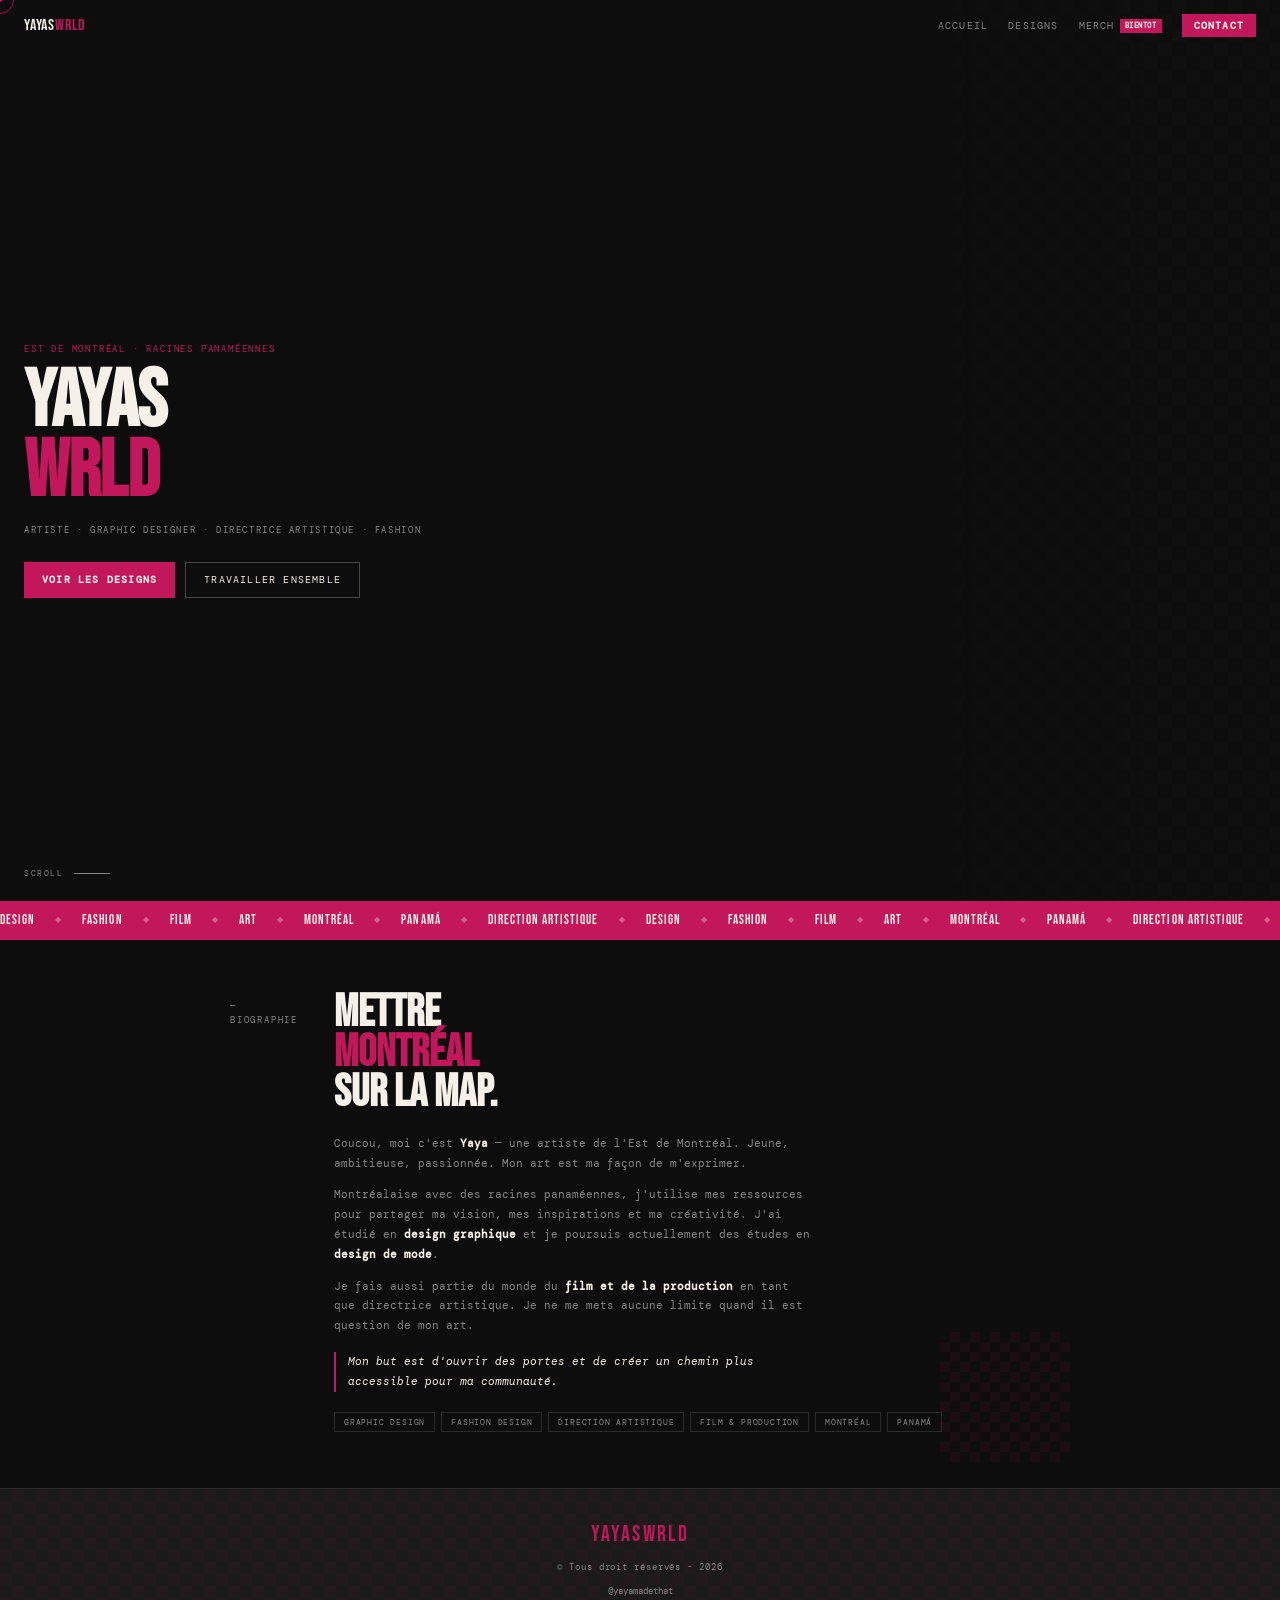
==== yayaSite/frontend/index.html @ 32bae006 "Initial commit - Beta site" ====
<!DOCTYPE html>
<html lang="fr">
<head>
  <meta charset="UTF-8"/>
  <meta name="viewport" content="width=device-width, initial-scale=1.0"/>
  <title>YayasWrld — Artiste · Designer · Directrice Artistique</title>
  <link rel="preconnect" href="https://fonts.googleapis.com">
  <link href="https://fonts.googleapis.com/css2?family=Bebas+Neue&family=DM+Mono:ital,wght@0,300;0,400;1,300&family=Archivo+Black&display=swap" rel="stylesheet">
  <link rel="stylesheet" href="style.css">
</head>
<body>

  <div class="cursor" id="cursor"></div>
  <div class="cursor-dot" id="cursorDot"></div>

  <nav class="navbar" id="navbar">
    <a href="index.html" class="nav-logo">YAYAS<span>WRLD</span></a>
    <button class="nav-toggle" id="navToggle" aria-label="Menu">
      <span></span><span></span><span></span>
    </button>
    <ul class="nav-links" id="navLinks">
      <li><a href="index.html" class="nav-link active">Accueil</a></li>
      <li><a href="designs.html" class="nav-link">Designs</a></li>
      <li><a href="merch.html" class="nav-link nav-merch">Merch <span class="badge">Bientôt</span></a></li>
      <li><a href="contact.html" class="nav-link nav-cta">Contact</a></li>
    </ul>
  </nav>

  <!-- HERO -->
  <section class="hero" id="accueil">
    <div class="hero-checker" aria-hidden="true"></div>
    <div class="hero-content">
      <p class="hero-eyebrow reveal">Est de Montréal · Racines Panaméennes</p>
      <h1 class="hero-title reveal delay-1">
        <span class="title-line">YAYAS</span>
        <span class="title-line accent">WRLD</span>
      </h1>
      <p class="hero-sub reveal delay-2">Artiste · Graphic Designer · Directrice Artistique · Fashion</p>
      <div class="hero-actions reveal delay-3">
        <a href="designs.html" class="btn btn-primary">Voir les designs</a>
        <a href="contact.html" class="btn btn-ghost">Travailler ensemble</a>
      </div>
    </div>
    <div class="hero-scroll" aria-hidden="true">
      <span>SCROLL</span>
      <div class="scroll-line"></div>
    </div>
  </section>

  <!-- MARQUEE -->
  <div class="marquee-strip" aria-hidden="true">
    <div class="marquee-track">
      <span>DESIGN</span><span class="dot">◆</span>
      <span>FASHION</span><span class="dot">◆</span>
      <span>FILM</span><span class="dot">◆</span>
      <span>ART</span><span class="dot">◆</span>
      <span>MONTRÉAL</span><span class="dot">◆</span>
      <span>PANAMÁ</span><span class="dot">◆</span>
      <span>DIRECTION ARTISTIQUE</span><span class="dot">◆</span>
      <span>DESIGN</span><span class="dot">◆</span>
      <span>FASHION</span><span class="dot">◆</span>
      <span>FILM</span><span class="dot">◆</span>
      <span>ART</span><span class="dot">◆</span>
      <span>MONTRÉAL</span><span class="dot">◆</span>
      <span>PANAMÁ</span><span class="dot">◆</span>
      <span>DIRECTION ARTISTIQUE</span><span class="dot">◆</span>
    </div>
  </div>

  <!-- BIOGRAPHIE -->
  <section class="bio-section" id="biographie">
    <div class="bio-grid">
      <div class="bio-label-col">
        <span class="section-label">— Biographie</span>
      </div>
      <div class="bio-content reveal">
        <h2 class="bio-title">Mettre<br><em>Montréal</em><br>sur la map.</h2>
        <div class="bio-text">
          <p>Coucou, moi c'est <strong>Yaya</strong> — une artiste de l'Est de Montréal. Jeune, ambitieuse, passionnée. Mon art est ma façon de m'exprimer.</p>
          <p>Montréalaise avec des racines panaméennes, j'utilise mes ressources pour partager ma vision, mes inspirations et ma créativité. J'ai étudié en <strong>design graphique</strong> et je poursuis actuellement des études en <strong>design de mode</strong>.</p>
          <p>Je fais aussi partie du monde du <strong>film et de la production</strong> en tant que directrice artistique. Je ne me mets aucune limite quand il est question de mon art.</p>
          <p class="bio-mission">Mon but est d'ouvrir des portes et de créer un chemin plus accessible pour ma communauté.</p>
        </div>
        <div class="bio-tags">
          <span class="tag">Graphic Design</span>
          <span class="tag">Fashion Design</span>
          <span class="tag">Direction Artistique</span>
          <span class="tag">Film & Production</span>
          <span class="tag">Montréal</span>
          <span class="tag">Panamá</span>
        </div>
      </div>
      <div class="bio-checker-deco" aria-hidden="true"></div>
    </div>
  </section>

  <footer class="footer">
    <div class="footer-checker" aria-hidden="true"></div>
    <div class="footer-content">
      <span class="footer-logo">YAYASWRLD</span>
      <p class="footer-copy">© Tous droit réservés - 2026</p>
      <a href="https://instagram.com/yayamadethat" target="_blank" class="footer-ig">@yayamadethat</a>
    </div>
  </footer>

  <script src="app.js"></script>
</body>
</html>
---- yayaSite/frontend/style.css ----
/* =============================================
   YAYASWRLD — CSS · Multi-page
   Palette : Noir #0D0D0D · Rose #C2185B · Blanc #F5F0E8
   ============================================= */

:root {
  --black:      #0D0D0D;
  --pink:       #C2185B;
  --pink-light: #E91E8C;
  --white:      #F5F0E8;
  --grey:       #1A1A1A;
  --grey2:      #2A2A2A;
  --text-muted: #888;
  --font-display: 'Bebas Neue', sans-serif;
  --font-head:    'Archivo Black', sans-serif;
  --font-body:    'DM Mono', monospace;
  --nav-h: 52px;
  --ease: cubic-bezier(0.16, 1, 0.3, 1);
}

*, *::before, *::after { box-sizing: border-box; margin: 0; padding: 0; }
html { scroll-behavior: smooth; }
body {
  background: var(--black); color: var(--white);
  font-family: var(--font-body); font-size: 12px;
  line-height: 1.6; overflow-x: hidden; cursor: none;
}
a { text-decoration: none; color: inherit; }
img { max-width: 100%; display: block; }

/* ---- CURSOR ---- */
.cursor {
  width: 28px; height: 28px;
  border: 1px solid var(--pink); border-radius: 50%;
  position: fixed; top: 0; left: 0; pointer-events: none;
  z-index: 9999; transform: translate(-50%,-50%);
  transition: transform 0.15s var(--ease); mix-blend-mode: difference;
}
.cursor-dot {
  width: 4px; height: 4px; background: var(--pink);
  border-radius: 50%; position: fixed; top: 0; left: 0;
  pointer-events: none; z-index: 9999; transform: translate(-50%,-50%);
}
::-webkit-scrollbar { width: 3px; }
::-webkit-scrollbar-track { background: var(--black); }
::-webkit-scrollbar-thumb { background: var(--pink); }

/* ---- NAVBAR ---- */
.navbar {
  position: fixed; top: 0; left: 0; right: 0;
  height: var(--nav-h);
  display: flex; align-items: center; justify-content: space-between;
  padding: 0 24px; z-index: 100;
  transition: background 0.4s, border-bottom 0.4s;
}
.navbar.scrolled {
  background: rgba(13,13,13,0.97);
  border-bottom: 1px solid var(--grey2);
  backdrop-filter: blur(10px);
}
.nav-logo {
  font-family: var(--font-display); font-size: 16px;
  letter-spacing: 0.05em; color: var(--white);
}
.nav-logo span { color: var(--pink); }
.nav-links { display: flex; gap: 20px; list-style: none; align-items: center; }
.nav-link {
  font-size: 10px; letter-spacing: 0.12em; text-transform: uppercase;
  color: var(--text-muted); transition: color 0.2s; position: relative;
}
.nav-link::after {
  content: ''; position: absolute; bottom: -3px; left: 0;
  width: 0; height: 1px; background: var(--pink);
  transition: width 0.3s var(--ease);
}
.nav-link:hover, .nav-link.active { color: var(--white); }
.nav-link:hover::after, .nav-link.active::after { width: 100%; }
.nav-merch { display: flex; align-items: center; gap: 5px; }
.badge {
  background: var(--pink); color: var(--white);
  font-size: 7px; padding: 1px 5px; font-weight: 700;
  letter-spacing: 0.08em; text-transform: uppercase;
}
.nav-cta {
  background: var(--pink); color: var(--white) !important;
  padding: 5px 12px; font-weight: 700;
  transition: background 0.2s !important;
}
.nav-cta::after { display: none; }
.nav-cta:hover { background: var(--pink-light); }
.nav-toggle { display: none; }

/* ---- BUTTONS ---- */
.btn {
  display: inline-flex; align-items: center; gap: 6px;
  padding: 9px 18px; font-family: var(--font-body);
  font-size: 10px; letter-spacing: 0.12em; text-transform: uppercase;
  transition: all 0.2s var(--ease); cursor: none;
}
.btn-primary { background: var(--pink); color: var(--white); font-weight: 700; }
.btn-primary:hover { background: var(--pink-light); transform: translateY(-1px); }
.btn-ghost { border: 1px solid rgba(245,240,232,0.25); color: var(--white); }
.btn-ghost:hover { border-color: var(--pink); color: var(--pink); }
.btn-pink { background: var(--pink); color: var(--white); font-weight: 700; }
.btn-pink:hover { background: var(--pink-light); }
.full-width { width: 100%; justify-content: center; }

/* ---- PAGE MAIN (pages internes) ---- */
.page-main {
  padding: calc(var(--nav-h) + 32px) 24px 56px;
  max-width: 1000px; margin: 0 auto;
  min-height: calc(100vh - 120px);
}
.merch-page {
  max-width: 100%;
  padding: calc(var(--nav-h) + 32px) 24px 56px;
}
.page-header {
  margin-bottom: 32px;
  border-bottom: 1px solid var(--grey2);
  padding-bottom: 14px;
}
.page-header .section-label { margin-bottom: 6px; display: block; }

/* ---- SECTION LABELS & TITLES ---- */
.section-label {
  font-size: 9px; letter-spacing: 0.2em; text-transform: uppercase;
  color: var(--text-muted); display: inline-block;
}
.section-label.vertical {
  writing-mode: vertical-rl; transform: rotate(180deg);
}
.section-label.light { color: rgba(255,255,255,0.6); }
.section-title {
  font-family: var(--font-display);
  font-size: clamp(24px, 3vw, 40px);
  line-height: 1; letter-spacing: 0.02em;
}
.section-title em { color: var(--pink); font-style: normal; }

/* ---- HERO ---- */
.hero {
  min-height: 100vh; display: flex; align-items: center;
  padding: calc(var(--nav-h) + 28px) 24px 40px;
  position: relative; overflow: hidden;
}
.hero-checker {
  position: absolute; top: 0; right: 0; width: 38%; height: 100%;
  background-image: repeating-conic-gradient(var(--grey) 0% 25%, transparent 0% 50%);
  background-size: 28px 28px; opacity: 0.22;
  mask-image: linear-gradient(to left, black 0%, transparent 100%);
}
.hero-content { position: relative; z-index: 2; max-width: 560px; }
.hero-eyebrow {
  font-size: 9px; letter-spacing: 0.2em; text-transform: uppercase;
  color: var(--pink); margin-bottom: 10px;
}
.hero-title {
  font-family: var(--font-display);
  font-size: clamp(44px, 7vw, 80px);
  line-height: 0.88; letter-spacing: -0.01em;
  margin-bottom: 16px; display: flex; flex-direction: column;
}
.title-line { display: block; }
.title-line.accent { color: var(--pink); }
.hero-sub {
  font-size: 9px; letter-spacing: 0.18em; text-transform: uppercase;
  color: var(--text-muted); margin-bottom: 24px;
}
.hero-actions { display: flex; gap: 10px; flex-wrap: wrap; }
.hero-scroll {
  position: absolute; bottom: 20px; left: 24px;
  display: flex; align-items: center; gap: 10px;
  font-size: 8px; letter-spacing: 0.2em;
  color: var(--text-muted); text-transform: uppercase;
}
.scroll-line {
  width: 36px; height: 1px; background: var(--text-muted);
  animation: scrollPulse 2s infinite;
}
@keyframes scrollPulse { 0%,100% { opacity:0.3; } 50% { opacity:1; } }

/* ---- MARQUEE ---- */
.marquee-strip {
  background: var(--pink); overflow: hidden; padding: 9px 0;
  border-top: 1px solid var(--black); border-bottom: 1px solid var(--black);
}
.marquee-track {
  display: flex; gap: 20px; align-items: center; white-space: nowrap;
  animation: marquee 20s linear infinite;
  font-family: var(--font-display); font-size: 13px;
  letter-spacing: 0.08em; color: var(--white);
}
.marquee-track .dot { color: var(--white); opacity: 0.35; font-size: 8px; }
@keyframes marquee { from { transform:translateX(0); } to { transform:translateX(-50%); } }

/* ---- BIOGRAPHIE ---- */
.bio-section { padding: 52px 24px 56px; position: relative; overflow: hidden; }
.bio-grid {
  display: grid; grid-template-columns: 72px 1fr;
  gap: 0 32px; max-width: 820px; margin: 0 auto; position: relative;
}
.bio-label-col { padding-top: 6px; }
.bio-title {
  font-family: var(--font-display);
  font-size: clamp(28px, 3.5vw, 48px);
  line-height: 0.9; margin-bottom: 20px; color: var(--white);
}
.bio-title em { color: var(--pink); font-style: normal; }
.bio-text p {
  color: var(--text-muted); margin-bottom: 12px;
  max-width: 480px; line-height: 1.8; font-size: 11px;
}
.bio-text strong { color: var(--white); }
.bio-mission {
  color: var(--white) !important; font-style: italic;
  border-left: 2px solid var(--pink);
  padding-left: 12px !important; margin-top: 16px !important;
}
.bio-tags { display: flex; flex-wrap: wrap; gap: 6px; margin-top: 20px; }
.tag {
  border: 1px solid var(--grey2); padding: 3px 9px;
  font-size: 8px; letter-spacing: 0.1em; text-transform: uppercase;
  color: var(--text-muted); transition: all 0.2s;
}
.tag:hover { border-color: var(--pink); color: var(--pink); }
.bio-checker-deco {
  position: absolute; bottom: -30px; right: -20px;
  width: 130px; height: 130px;
  background-image: repeating-conic-gradient(var(--pink) 0% 25%, transparent 0% 50%);
  background-size: 20px 20px; opacity: 0.07; pointer-events: none;
}

/* ---- DESIGNS GRID ---- */
.designs-grid {
  display: grid;
  grid-template-columns: repeat(auto-fill, minmax(200px, 1fr));
  gap: 2px;
}
.design-card {
  position: relative; overflow: hidden;
  aspect-ratio: 3/4; background: var(--grey); cursor: none;
}
.design-card:hover .design-img-wrap img,
.design-card:hover .img-placeholder { transform: scale(1.05); }
.design-card:hover .design-info { transform: translateY(0); }
.design-img-wrap { width: 100%; height: 100%; overflow: hidden; }
.design-img-wrap img {
  width: 100%; height: 100%; object-fit: cover;
  transition: transform 0.5s var(--ease);
}
.img-placeholder {
  width: 100%; height: 100%; display: flex; align-items: center; justify-content: center;
  background-image: repeating-conic-gradient(var(--grey) 0% 25%, var(--grey2) 0% 50%);
  background-size: 22px 22px; transition: transform 0.5s var(--ease);
}
.img-placeholder span {
  font-size: 8px; letter-spacing: 0.2em; text-transform: uppercase;
  color: var(--text-muted); background: var(--black); padding: 5px 10px;
}
.design-info {
  position: absolute; bottom: 0; left: 0; right: 0;
  background: linear-gradient(transparent, rgba(13,13,13,0.95));
  padding: 24px 12px 12px; transform: translateY(100%);
  transition: transform 0.4s var(--ease);
}
.design-cat {
  font-size: 7px; letter-spacing: 0.18em; text-transform: uppercase;
  color: var(--pink); display: block; margin-bottom: 2px;
}
.design-title { font-family: var(--font-head); font-size: 13px; }

/* ---- MERCH ---- */
.merch-inner {
  max-width: 900px; margin: 0 auto; background: var(--pink);
  padding: 44px 36px; position: relative; overflow: hidden;
}
.merch-checker {
  position: absolute; top: 0; right: 0; width: 40%; height: 100%;
  background-image: repeating-conic-gradient(rgba(13,13,13,0.1) 0% 25%, transparent 0% 50%);
  background-size: 24px 24px; pointer-events: none;
}
.merch-content { position: relative; z-index: 2; max-width: 420px; }
.merch-title {
  font-family: var(--font-display);
  font-size: clamp(26px, 3.5vw, 48px);
  line-height: 0.9; color: var(--white); margin: 8px 0 10px;
}
.merch-sub { color: rgba(255,255,255,0.7); font-size: 11px; margin-bottom: 18px; }
.merch-form { display: flex; gap: 0; max-width: 340px; }
.merch-input {
  flex: 1; background: var(--black); color: var(--white);
  border: none; padding: 9px 14px;
  font-family: var(--font-body); font-size: 10px; outline: none;
}
.merch-input::placeholder { color: var(--text-muted); }
.merch-confirm { margin-top: 10px; font-size: 10px; color: var(--white); }

/* ---- CONTACT ---- */
.contact-grid {
  display: grid; grid-template-columns: 1fr 1.8fr;
  gap: 48px; margin-top: 8px;
}
.contact-desc {
  color: var(--text-muted); line-height: 1.8;
  margin-bottom: 24px; font-size: 11px; max-width: 240px;
}
.contact-links { display: flex; flex-direction: column; }
.contact-link {
  display: flex; justify-content: space-between; align-items: center;
  padding: 12px 0; border-bottom: 1px solid var(--grey2);
  color: var(--text-muted); transition: color 0.2s;
}
.contact-link:hover { color: var(--pink); }
.link-label { font-size: 11px; letter-spacing: 0.05em; }
.link-arrow { font-size: 13px; transition: transform 0.2s; }
.contact-link:hover .link-arrow { transform: translateX(3px); }
.contact-form { display: flex; flex-direction: column; gap: 12px; }
.form-row { display: grid; grid-template-columns: 1fr 1fr; gap: 12px; }
.form-group { display: flex; flex-direction: column; gap: 4px; }
.form-group label {
  font-size: 8px; letter-spacing: 0.18em;
  text-transform: uppercase; color: var(--text-muted);
}
.form-group input, .form-group textarea {
  background: var(--grey); border: 1px solid var(--grey2);
  color: var(--white); padding: 9px 11px;
  font-family: var(--font-body); font-size: 11px;
  outline: none; transition: border-color 0.2s; resize: none;
}
.form-group input:focus, .form-group textarea:focus { border-color: var(--pink); }
.form-group input::placeholder, .form-group textarea::placeholder { color: var(--text-muted); }
.form-feedback { font-size: 10px; text-align: center; min-height: 14px; transition: color 0.3s; }
.form-feedback.success { color: var(--pink); }
.form-feedback.error { color: #ff5555; }

/* ---- FOOTER ---- */
.footer {
  background: var(--grey); padding: 28px 24px;
  position: relative; overflow: hidden;
  border-top: 1px solid var(--grey2); text-align: center;
}
.footer-checker {
  position: absolute; inset: 0;
  background-image: repeating-conic-gradient(rgba(194,24,91,0.04) 0% 25%, transparent 0% 50%);
  background-size: 24px 24px; pointer-events: none;
}
.footer-content { position: relative; z-index: 2; }
.footer-logo {
  display: block; font-family: var(--font-display);
  font-size: 22px; letter-spacing: 0.1em;
  color: var(--pink); margin-bottom: 8px;
}
.footer-copy { font-size: 9px; color: var(--text-muted); letter-spacing: 0.1em; margin-bottom: 6px; }
.footer-ig { font-size: 9px; color: var(--text-muted); transition: color 0.2s; }
.footer-ig:hover { color: var(--pink); }

/* ---- REVEAL ---- */
.reveal { opacity: 0; transform: translateY(18px); transition: opacity 0.7s var(--ease), transform 0.7s var(--ease); }
.reveal.visible { opacity: 1; transform: translateY(0); }
.delay-1 { transition-delay: 0.1s; }
.delay-2 { transition-delay: 0.2s; }
.delay-3 { transition-delay: 0.3s; }

/* ---- RESPONSIVE ---- */
@media (max-width: 768px) {
  .navbar { padding: 0 14px; }
  .nav-links {
    display: none; flex-direction: column; gap: 0;
    position: fixed; inset: var(--nav-h) 0 0;
    background: var(--black); padding: 20px 14px; overflow-y: auto;
  }
  .nav-links.open { display: flex; }
  .nav-link { font-size: 11px; padding: 11px 0; border-bottom: 1px solid var(--grey2); color: var(--white); }
  .nav-toggle { display: flex; flex-direction: column; gap: 4px; background: none; border: none; cursor: none; }
  .nav-toggle span { display: block; width: 18px; height: 1.5px; background: var(--white); }

  .hero { padding: calc(var(--nav-h) + 16px) 14px 28px; }
  .hero-title { font-size: clamp(36px, 12vw, 56px); }

  .bio-grid { grid-template-columns: 1fr; }
  .bio-label-col { display: none; }
  .bio-section { padding: 36px 14px 40px; }

  .page-main { padding: calc(var(--nav-h) + 20px) 14px 40px; }
  .contact-grid { grid-template-columns: 1fr; gap: 20px; }
  .form-row { grid-template-columns: 1fr; }
  .merch-inner { padding: 28px 16px; }
  .merch-form { flex-direction: column; }
  .designs-grid { grid-template-columns: repeat(auto-fill, minmax(150px, 1fr)); }
}

@media (max-width: 480px) {
  .cursor, .cursor-dot { display: none; }
  body { cursor: auto; }
  .btn { cursor: pointer; }
}
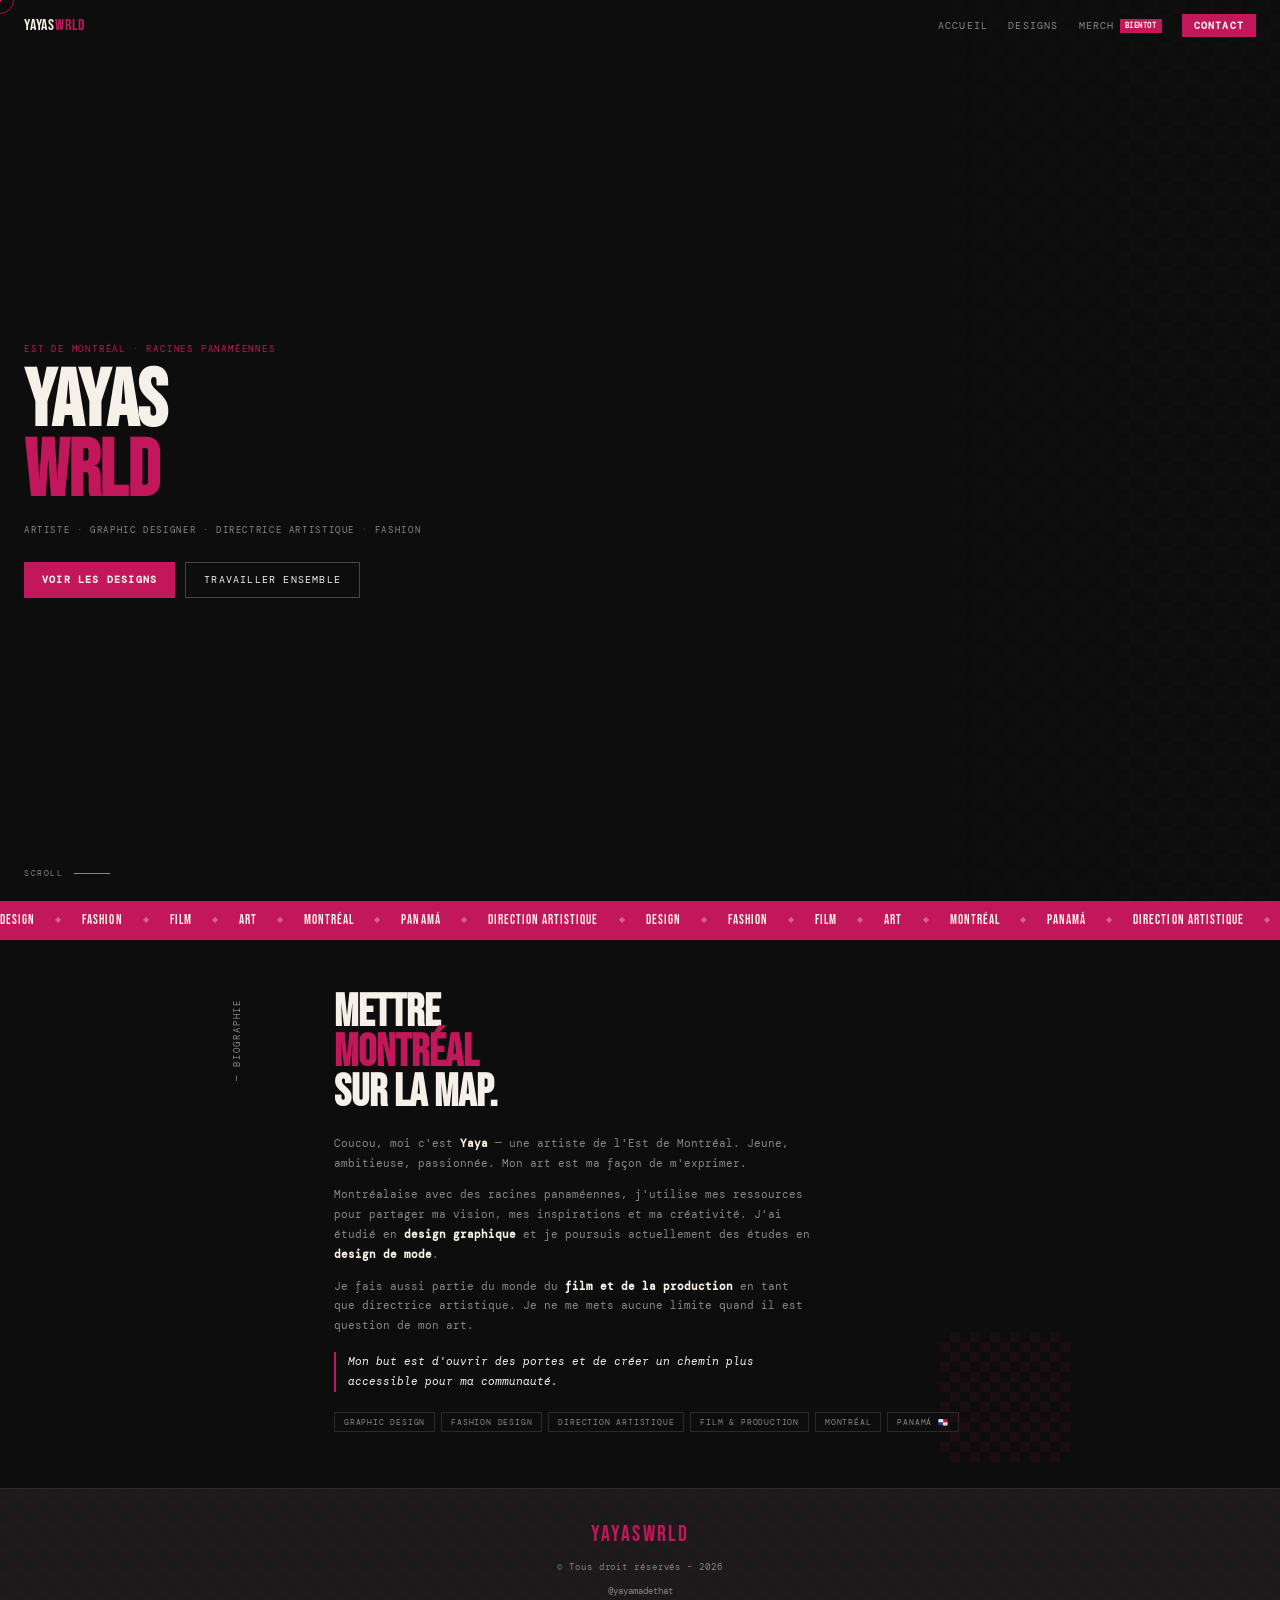
==== commit 753354b3: "Update - In Testing no designs" ====
--- a/yayaSite/frontend/index.html
+++ b/yayaSite/frontend/index.html
@@ -71,7 +71,7 @@
   <section class="bio-section" id="biographie">
     <div class="bio-grid">
       <div class="bio-label-col">
-        <span class="section-label">— Biographie</span>
+        <span class="section-label vertical">— Biographie</span>
       </div>
       <div class="bio-content reveal">
         <h2 class="bio-title">Mettre<br><em>Montréal</em><br>sur la map.</h2>
@@ -87,7 +87,7 @@
           <span class="tag">Direction Artistique</span>
           <span class="tag">Film & Production</span>
           <span class="tag">Montréal</span>
-          <span class="tag">Panamá</span>
+          <span class="tag">Panamá 🇵🇦</span>
         </div>
       </div>
       <div class="bio-checker-deco" aria-hidden="true"></div>
@@ -105,4 +105,4 @@
 
   <script src="app.js"></script>
 </body>
-</html>
+</html>
--- a/yayaSite/frontend/style.css
+++ b/yayaSite/frontend/style.css
@@ -394,4 +394,4 @@
   .cursor, .cursor-dot { display: none; }
   body { cursor: auto; }
   .btn { cursor: pointer; }
-}
+}
